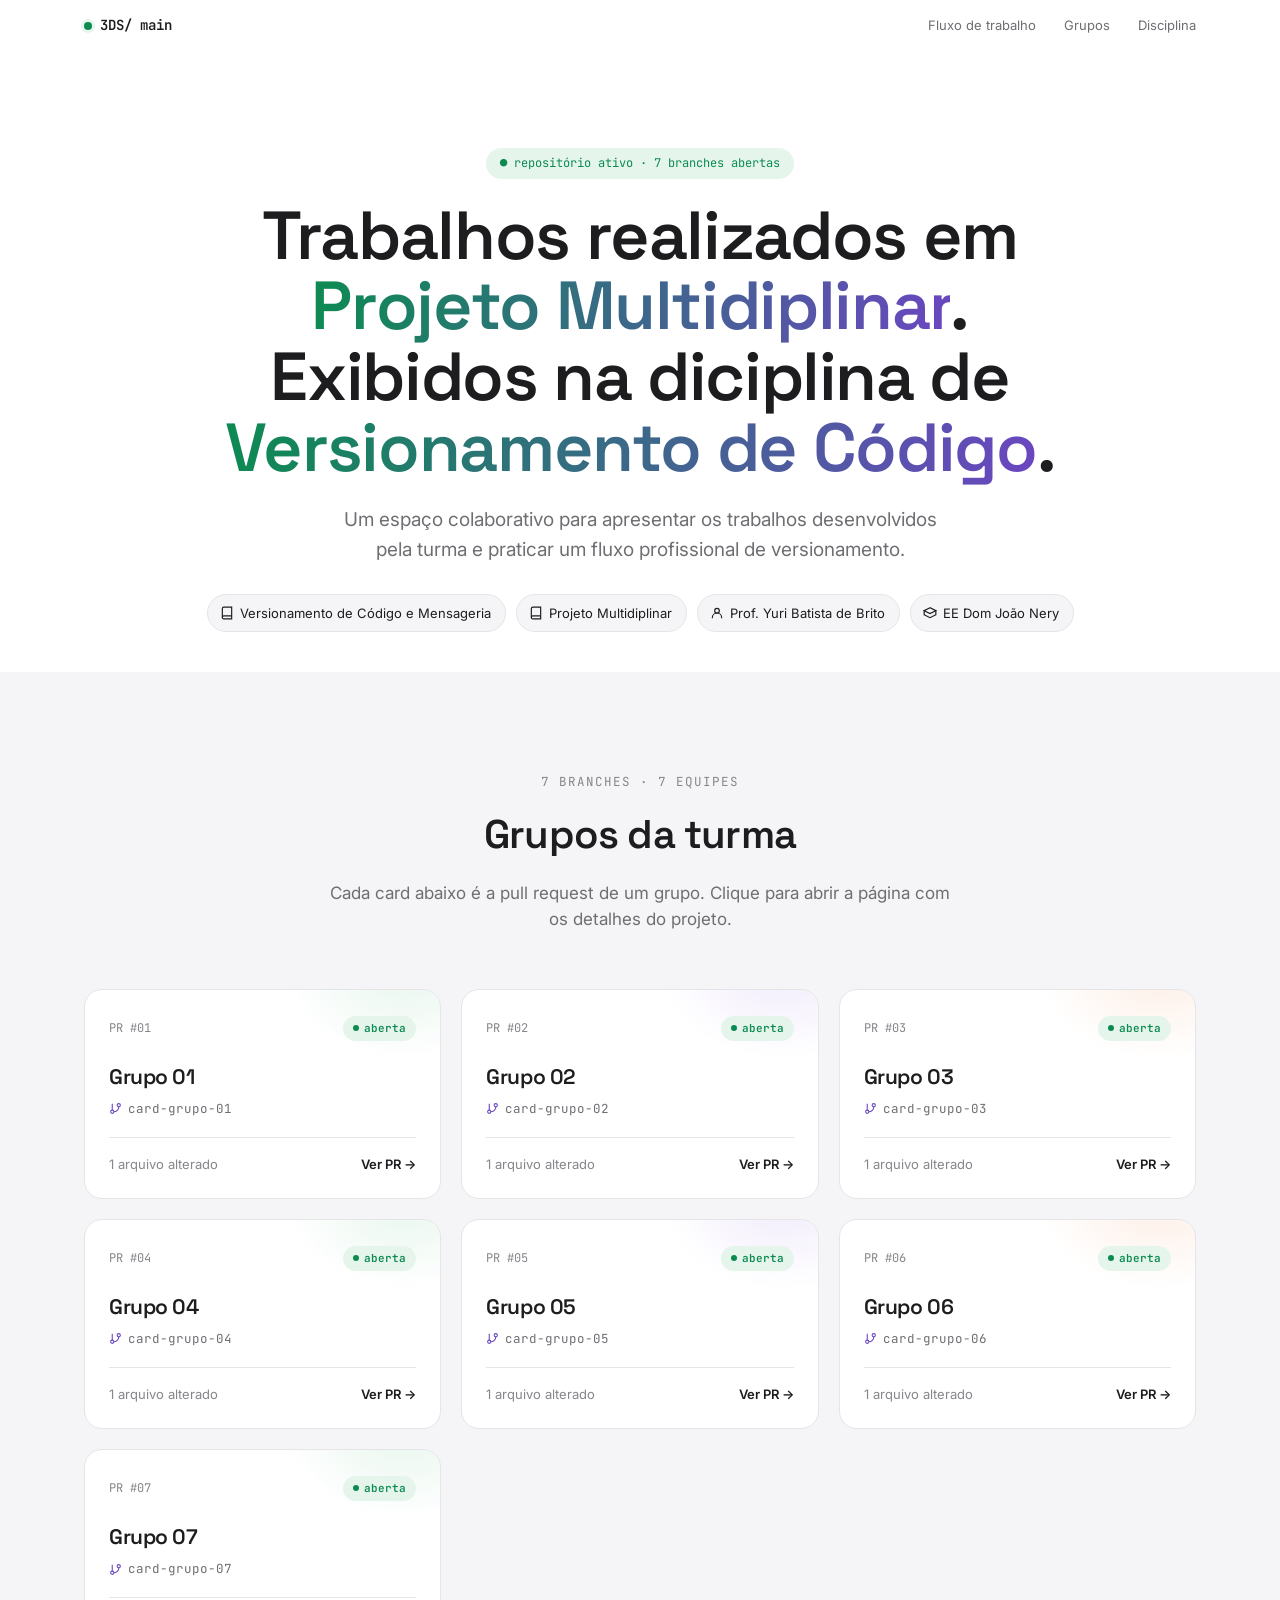
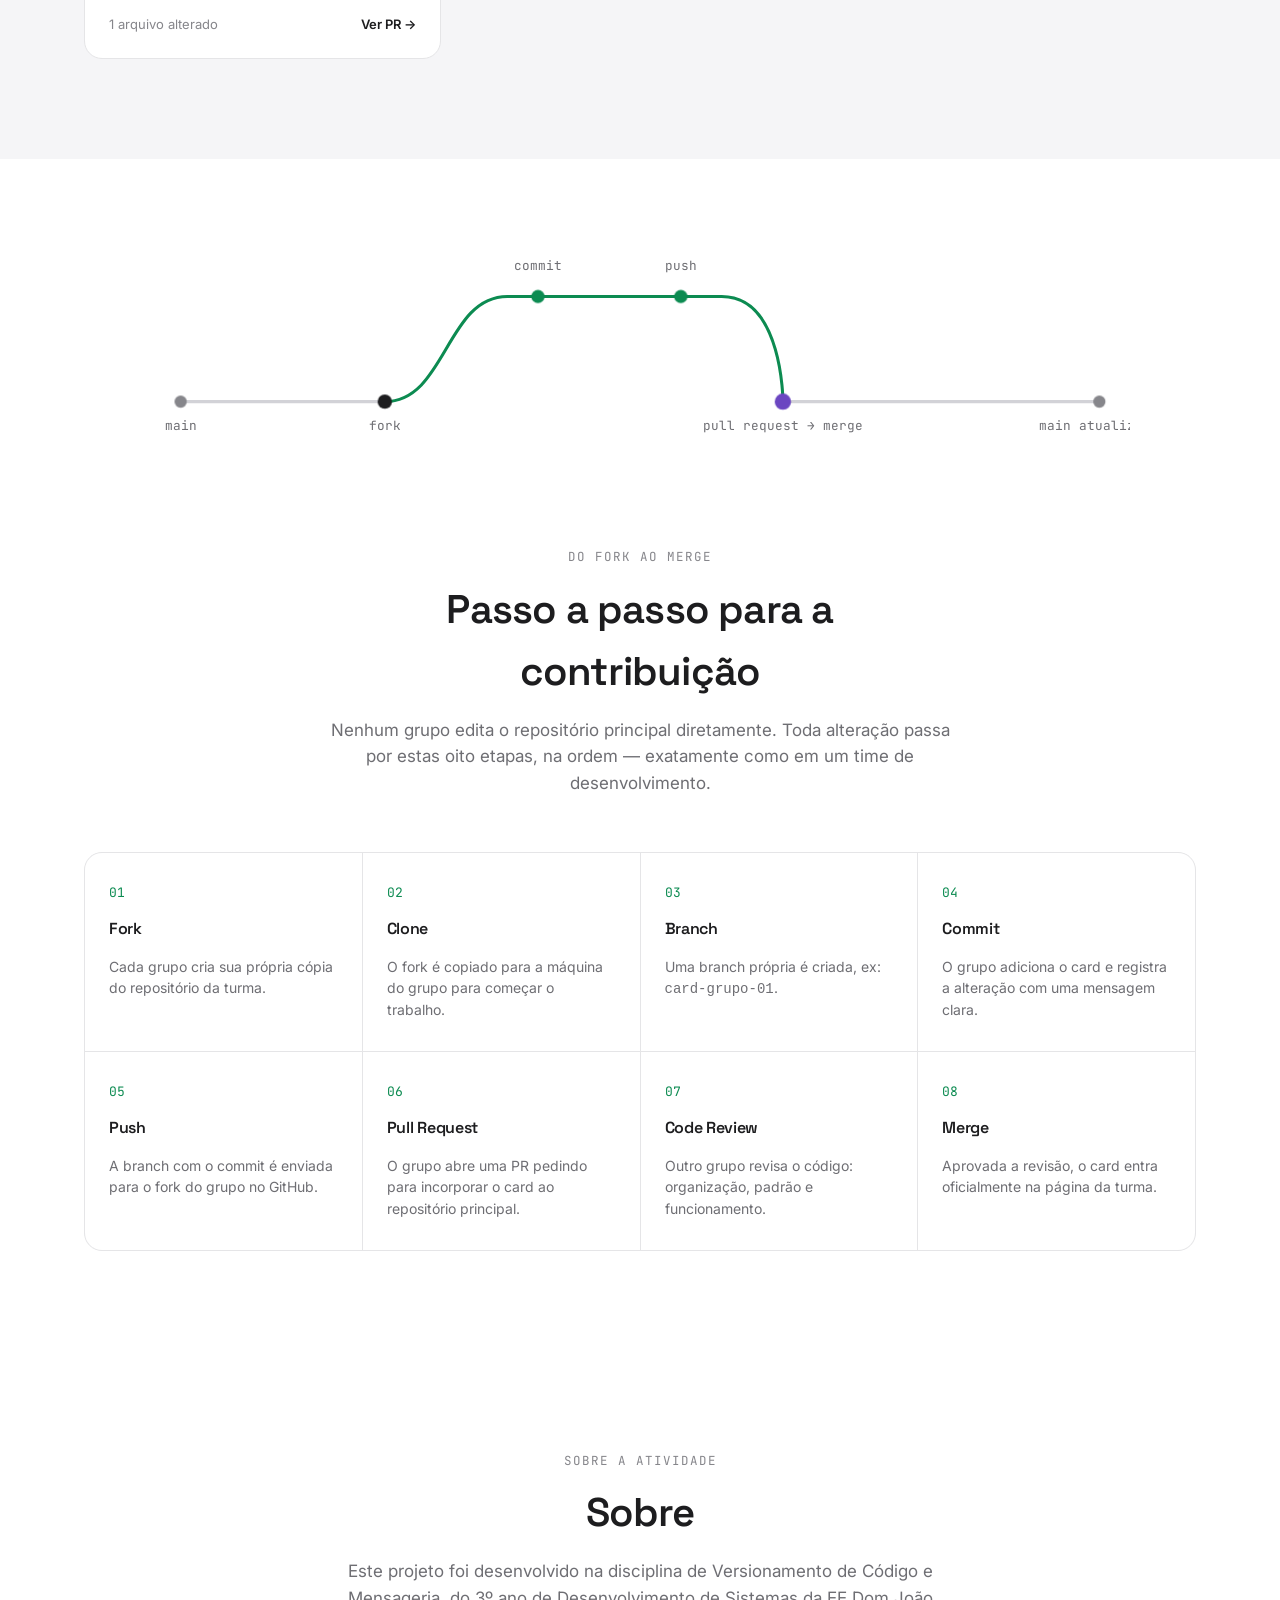
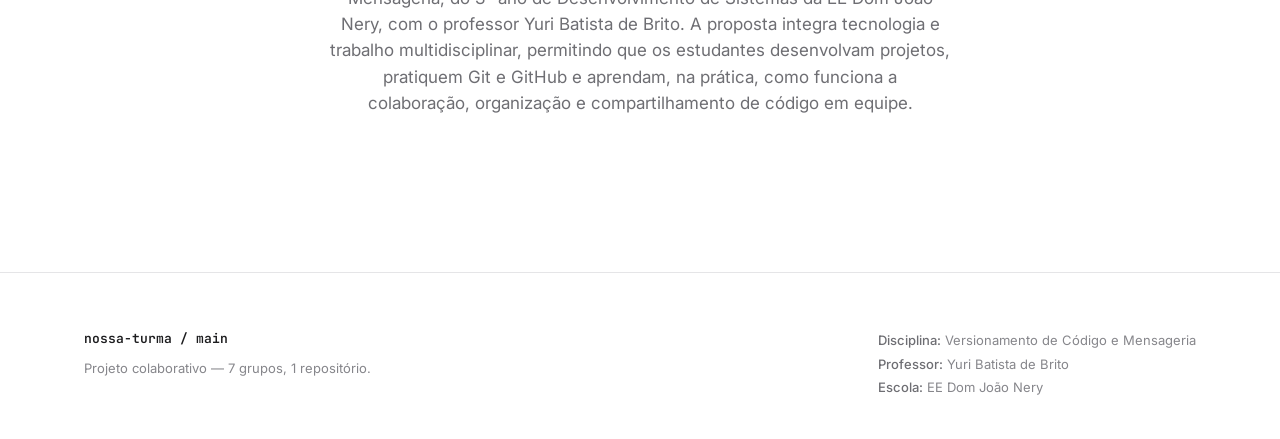
==== index.html @ c4b89221 "Organiza arquivos na raiz do projeto" ====
<!DOCTYPE html>
<html lang="pt-BR">
<head>
<meta charset="UTF-8">
<meta name="viewport" content="width=device-width, initial-scale=1.0">
<title>Nossa Turma no GitHub — Versionamento de Código e Mensageria</title>
<meta name="description" content="Projeto colaborativo da turma para a disciplina de Versionamento de Código e Mensageria — EE Dom João Nery.">
<link rel="stylesheet" href="css/style.css">
</head>
<body>

<nav class="nav" id="nav">
  <div class="nav__inner">
    <div class="nav__brand"><span class="dot"></span> 3DS/ main</div>
    <div class="nav__links">
      <a href="#fluxo">Fluxo de trabalho</a>
      <a href="#grupos">Grupos</a>
      <a href="#sobre">Disciplina</a>
    </div>
  </div>
</nav>

<header class="hero">
  <div class="wrap">
    <span class="hero__eyebrow">● repositório ativo · 7 branches abertas</span>
    <h1>Trabalhos realizados em <em>Projeto Multidiplinar</em>.<br>Exibidos na diciplina de <em>Versionamento de Código</em>.</h1>
    <p class="hero__subtitle">
     Um espaço colaborativo para apresentar os trabalhos desenvolvidos pela turma e praticar um fluxo profissional de versionamento.
    </p>

    <div class="hero__meta">
      <span class="chip">
        <svg viewBox="0 0 24 24" fill="none" stroke="currentColor" stroke-width="2"><path d="M4 19.5A2.5 2.5 0 0 1 6.5 17H20"/><path d="M6.5 2H20v20H6.5A2.5 2.5 0 0 1 4 19.5v-15A2.5 2.5 0 0 1 6.5 2z"/></svg>
        Versionamento de Código e Mensageria
      </span>
      <span class="chip">
        <svg viewBox="0 0 24 24" fill="none" stroke="currentColor" stroke-width="2"><path d="M4 19.5A2.5 2.5 0 0 1 6.5 17H20"/><path d="M6.5 2H20v20H6.5A2.5 2.5 0 0 1 4 19.5v-15A2.5 2.5 0 0 1 6.5 2z"/></svg>
       Projeto Multidiplinar
      </span>
      <span class="chip">
        <svg viewBox="0 0 24 24" fill="none" stroke="currentColor" stroke-width="2"><circle cx="12" cy="8" r="4"/><path d="M4 21v-1a8 8 0 0 1 16 0v1"/></svg>
        Prof. Yuri Batista de Brito
      </span>
      <span class="chip">
        <svg viewBox="0 0 24 24" fill="none" stroke="currentColor" stroke-width="2"><path d="M12 3 2 8l10 5 10-5-10-5z"/><path d="M2 15l10 5 10-5M2 8v8M22 8v8"/></svg>
        EE Dom João Nery
      </span>
    </div>

    <!-- Signature element: animated git graph -->
   
  </div>
</header>


<section class="section section--alt" id="grupos">
  <div class="wrap">
    <div class="section__head">
      <span class="section__eyebrow">7 branches · 7 equipes</span>
      <h2>Grupos da turma</h2>
      <p>Cada card abaixo é a pull request de um grupo. Clique para abrir a página com os detalhes do projeto.</p>
    </div>

    <div class="groups">

      <a class="group-card" style="--card-glow: radial-gradient(120px 90px at 90% -10%, var(--accent-green-soft), transparent);" href="paginas/grupo-01.html">
        <div class="group-card__top">
          <span class="group-card__id">PR #01</span>
          <span class="status is-open"><span class="dot"></span> aberta</span>
        </div>
        <h3>Grupo 01</h3>
        <div class="group-card__branch">
          <svg viewBox="0 0 24 24" fill="none" stroke="currentColor" stroke-width="2"><path d="M6 3v12"/><circle cx="18" cy="6" r="3"/><circle cx="6" cy="18" r="3"/><path d="M18 9a9 9 0 0 1-9 9"/></svg>
          card-grupo-01
        </div>
        <div class="group-card__foot">
          <span>1 arquivo alterado</span>
          <span class="group-card__cta">Ver PR →</span>
        </div>
      </a>

      <a class="group-card" style="--card-glow: radial-gradient(120px 90px at 90% -10%, var(--accent-purple-soft), transparent);" href="paginas/grupo-02.html">
        <div class="group-card__top">
          <span class="group-card__id">PR #02</span>
          <span class="status is-open"><span class="dot"></span> aberta</span>
        </div>
        <h3>Grupo 02</h3>
        <div class="group-card__branch">
          <svg viewBox="0 0 24 24" fill="none" stroke="currentColor" stroke-width="2"><path d="M6 3v12"/><circle cx="18" cy="6" r="3"/><circle cx="6" cy="18" r="3"/><path d="M18 9a9 9 0 0 1-9 9"/></svg>
          card-grupo-02
        </div>
        <div class="group-card__foot">
          <span>1 arquivo alterado</span>
          <span class="group-card__cta">Ver PR →</span>
        </div>
      </a>

      <a class="group-card" style="--card-glow: radial-gradient(120px 90px at 90% -10%, var(--accent-orange-soft), transparent);" href="paginas/grupo-03.html">
        <div class="group-card__top">
          <span class="group-card__id">PR #03</span>
          <span class="status is-open"><span class="dot"></span> aberta</span>
        </div>
        <h3>Grupo 03</h3>
        <div class="group-card__branch">
          <svg viewBox="0 0 24 24" fill="none" stroke="currentColor" stroke-width="2"><path d="M6 3v12"/><circle cx="18" cy="6" r="3"/><circle cx="6" cy="18" r="3"/><path d="M18 9a9 9 0 0 1-9 9"/></svg>
          card-grupo-03
        </div>
        <div class="group-card__foot">
          <span>1 arquivo alterado</span>
          <span class="group-card__cta">Ver PR →</span>
        </div>
      </a>

      <a class="group-card" style="--card-glow: radial-gradient(120px 90px at 90% -10%, var(--accent-green-soft), transparent);" href="paginas/grupo-04.html">
        <div class="group-card__top">
          <span class="group-card__id">PR #04</span>
          <span class="status is-open"><span class="dot"></span> aberta</span>
        </div>
        <h3>Grupo 04</h3>
        <div class="group-card__branch">
          <svg viewBox="0 0 24 24" fill="none" stroke="currentColor" stroke-width="2"><path d="M6 3v12"/><circle cx="18" cy="6" r="3"/><circle cx="6" cy="18" r="3"/><path d="M18 9a9 9 0 0 1-9 9"/></svg>
          card-grupo-04
        </div>
        <div class="group-card__foot">
          <span>1 arquivo alterado</span>
          <span class="group-card__cta">Ver PR →</span>
        </div>
      </a>

      <a class="group-card" style="--card-glow: radial-gradient(120px 90px at 90% -10%, var(--accent-purple-soft), transparent);" href="paginas/grupo-05.html">
        <div class="group-card__top">
          <span class="group-card__id">PR #05</span>
          <span class="status is-open"><span class="dot"></span> aberta</span>
        </div>
        <h3>Grupo 05</h3>
        <div class="group-card__branch">
          <svg viewBox="0 0 24 24" fill="none" stroke="currentColor" stroke-width="2"><path d="M6 3v12"/><circle cx="18" cy="6" r="3"/><circle cx="6" cy="18" r="3"/><path d="M18 9a9 9 0 0 1-9 9"/></svg>
          card-grupo-05
        </div>
        <div class="group-card__foot">
          <span>1 arquivo alterado</span>
          <span class="group-card__cta">Ver PR →</span>
        </div>
      </a>

      <a class="group-card" style="--card-glow: radial-gradient(120px 90px at 90% -10%, var(--accent-orange-soft), transparent);" href="paginas/grupo-06.html">
        <div class="group-card__top">
          <span class="group-card__id">PR #06</span>
          <span class="status is-open"><span class="dot"></span> aberta</span>
        </div>
        <h3>Grupo 06</h3>
        <div class="group-card__branch">
          <svg viewBox="0 0 24 24" fill="none" stroke="currentColor" stroke-width="2"><path d="M6 3v12"/><circle cx="18" cy="6" r="3"/><circle cx="6" cy="18" r="3"/><path d="M18 9a9 9 0 0 1-9 9"/></svg>
          card-grupo-06
        </div>
        <div class="group-card__foot">
          <span>1 arquivo alterado</span>
          <span class="group-card__cta">Ver PR →</span>
        </div>
      </a>

      <a class="group-card" style="--card-glow: radial-gradient(120px 90px at 90% -10%, var(--accent-green-soft), transparent);" href="paginas/grupo-07.html">
        <div class="group-card__top">
          <span class="group-card__id">PR #07</span>
          <span class="status is-open"><span class="dot"></span> aberta</span>
        </div>
        <h3>Grupo 07</h3>
        <div class="group-card__branch">
          <svg viewBox="0 0 24 24" fill="none" stroke="currentColor" stroke-width="2"><path d="M6 3v12"/><circle cx="18" cy="6" r="3"/><circle cx="6" cy="18" r="3"/><path d="M18 9a9 9 0 0 1-9 9"/></svg>
          card-grupo-07
        </div>
        <div class="group-card__foot">
          <span>1 arquivo alterado</span>
          <span class="group-card__cta">Ver PR →</span>
        </div>
      </a>

    </div>
  </div>
</section>

 <div class="diagram">
      <svg viewBox="0 0 960 220" xmlns="http://www.w3.org/2000/svg" role="img" aria-label="Diagrama de um fluxo Git: branch criada a partir da main, commits realizados e merge de volta na main">
        <path class="diagram-path trunk animate" style="--len:900; --delay:0s" d="M30,175 L230,175" />
        <path class="diagram-path branch-a animate" style="--len:520; --delay:0.35s" d="M230,175 C290,175 290,72 350,72 L560,72 C620,72 620,175 620,175" />
        <path class="diagram-path trunk animate" style="--len:320; --delay:1.05s" d="M620,175 L930,175" />

        <circle class="diagram-node" style="--delay:0.15s" cx="230" cy="175" r="7" fill="#1d1d1f" />
        <text class="diagram-label" style="--delay:0.2s" x="230" y="203" text-anchor="middle">fork</text>

        <circle class="diagram-node" style="--delay:0.65s" cx="380" cy="72" r="6.5" fill="#0c8b51" />
        <text class="diagram-label" style="--delay:0.7s" x="380" y="46" text-anchor="middle">commit</text>

        <circle class="diagram-node" style="--delay:0.9s" cx="520" cy="72" r="6.5" fill="#0c8b51" />
        <text class="diagram-label" style="--delay:0.95s" x="520" y="46" text-anchor="middle">push</text>

        <circle class="diagram-node" style="--delay:1.55s" cx="620" cy="175" r="8" fill="#6b46c1" />
        <text class="diagram-label" style="--delay:1.6s" x="620" y="203" text-anchor="middle">pull request → merge</text>

        <circle class="diagram-node" style="--delay:0.02s" cx="30" cy="175" r="6" fill="#86868b" />
        <text class="diagram-label" style="--delay:0.05s" x="30" y="203" text-anchor="middle">main</text>

        <circle class="diagram-node" style="--delay:2.1s" cx="930" cy="175" r="6" fill="#86868b" />
        <text class="diagram-label" style="--delay:2.15s" x="930" y="203" text-anchor="middle">main atualizada</text>
      </svg>
    </div>

<section class="section" id="fluxo">
  <div class="wrap">
    <div class="section__head">
      <span class="section__eyebrow">Do fork ao merge</span>
      <h2>Passo a passo para a contribuição</h2>
      <p>Nenhum grupo edita o repositório principal diretamente. Toda alteração passa por estas oito etapas, na ordem — exatamente como em um time de desenvolvimento.</p>
    </div>

    <div class="flow">
      <div class="flow__step">
        <span class="flow__num">01</span>
        <h3>Fork</h3>
        <p>Cada grupo cria sua própria cópia do repositório da turma.</p>
      </div>
      <div class="flow__step">
        <span class="flow__num">02</span>
        <h3>Clone</h3>
        <p>O fork é copiado para a máquina do grupo para começar o trabalho.</p>
      </div>
      <div class="flow__step">
        <span class="flow__num">03</span>
        <h3>Branch</h3>
        <p>Uma branch própria é criada, ex: <code>card-grupo-01</code>.</p>
      </div>
      <div class="flow__step">
        <span class="flow__num">04</span>
        <h3>Commit</h3>
        <p>O grupo adiciona o card e registra a alteração com uma mensagem clara.</p>
      </div>
      <div class="flow__step">
        <span class="flow__num">05</span>
        <h3>Push</h3>
        <p>A branch com o commit é enviada para o fork do grupo no GitHub.</p>
      </div>
      <div class="flow__step">
        <span class="flow__num">06</span>
        <h3>Pull Request</h3>
        <p>O grupo abre uma PR pedindo para incorporar o card ao repositório principal.</p>
      </div>
      <div class="flow__step">
        <span class="flow__num">07</span>
        <h3>Code Review</h3>
        <p>Outro grupo revisa o código: organização, padrão e funcionamento.</p>
      </div>
      <div class="flow__step">
        <span class="flow__num">08</span>
        <h3>Merge</h3>
        <p>Aprovada a revisão, o card entra oficialmente na página da turma.</p>
      </div>
    </div>
  </div>
</section>

<section class="section" id="sobre">
  <div class="wrap">
    <div class="section__head">
      <span class="section__eyebrow">Sobre a atividade</span>
      <h2>Sobre</h2>
      <p>
        Este projeto foi desenvolvido na disciplina de Versionamento de Código e Mensageria, do 3º ano de Desenvolvimento de Sistemas da EE Dom João Nery, com o professor Yuri Batista de Brito.

A proposta integra tecnologia e trabalho multidisciplinar, permitindo que os estudantes desenvolvam projetos, pratiquem Git e GitHub e aprendam, na prática, como funciona a colaboração, organização e compartilhamento de código em equipe.
      </p>
    </div>
  </div>
</section>

<footer class="footer">
  <div class="wrap footer__inner">
    <div>
      <div class="footer__brand">nossa-turma / main</div>
      <p class="footer__meta" style="margin-top:8px;">Projeto colaborativo — 7 grupos, 1 repositório.</p>
    </div>
    <div class="footer__meta">
      <div><strong>Disciplina:</strong> Versionamento de Código e Mensageria</div>
      <div><strong>Professor:</strong> Yuri Batista de Brito</div>
      <div><strong>Escola:</strong> EE Dom João Nery</div>
    </div>
  </div>
</footer>

<script src="js/main.js"></script>
</body>
</html>
---- css/style.css ----
/* ==========================================================================
   Nossa Turma no GitHub — Versionamento de Código e Mensageria
   EE Dom João Nery — Prof. Yuri Batista de Brito
   ========================================================================== */

@import url('https://fonts.googleapis.com/css2?family=Space+Grotesk:wght@400;500;600;700&family=Inter:wght@400;500;600;700&family=JetBrains+Mono:wght@400;500;600&display=swap');

:root {
  /* Color */
  --bg: #ffffff;
  --bg-alt: #f5f5f7;
  --bg-alt-2: #eef0f2;
  --text: #1d1d1f;
  --text-secondary: #6e6e73;
  --text-tertiary: #86868b;
  --border: #d2d2d7;
  --border-soft: #e5e5e7;
  --accent-green: #0c8b51;
  --accent-green-soft: #e5f5ec;
  --accent-purple: #6b46c1;
  --accent-purple-soft: #efe9fb;
  --accent-orange: #c2410c;
  --accent-orange-soft: #fdece2;
  --surface-dark: #1d1d1f;

  /* Type */
  --font-display: 'Space Grotesk', 'Inter', sans-serif;
  --font-body: 'Inter', -apple-system, BlinkMacSystemFont, sans-serif;
  --font-mono: 'JetBrains Mono', 'SFMono-Regular', Menlo, monospace;

  /* Layout */
  --container: 1160px;
  --radius-sm: 10px;
  --radius-md: 18px;
  --radius-lg: 28px;
  --ease: cubic-bezier(0.16, 1, 0.3, 1);
}

* { box-sizing: border-box; }

html {
  scroll-behavior: smooth;
}

@media (prefers-reduced-motion: reduce) {
  html { scroll-behavior: auto; }
  *, *::before, *::after {
    animation-duration: 0.001ms !important;
    animation-iteration-count: 1 !important;
    transition-duration: 0.001ms !important;
    scroll-behavior: auto !important;
  }
}

body {
  margin: 0;
  background: var(--bg);
  color: var(--text);
  font-family: var(--font-body);
  font-size: 17px;
  line-height: 1.55;
  -webkit-font-smoothing: antialiased;
}

img, svg { display: block; max-width: 100%; }

a {
  color: inherit;
  text-decoration: none;
}

.wrap {
  max-width: var(--container);
  margin: 0 auto;
  padding: 0 24px;
}

h1, h2, h3, h4 {
  font-family: var(--font-display);
  font-weight: 600;
  letter-spacing: -0.02em;
  margin: 0;
}

p { margin: 0; }

::selection {
  background: var(--accent-green);
  color: #fff;
}

:focus-visible {
  outline: 2px solid var(--accent-purple);
  outline-offset: 3px;
  border-radius: 4px;
}

/* ---------- Nav ---------- */

.nav {
  position: sticky;
  top: 0;
  z-index: 100;
  display: flex;
  align-items: center;
  justify-content: center;
  height: 52px;
  background: rgba(255, 255, 255, 0.72);
  backdrop-filter: saturate(180%) blur(20px);
  -webkit-backdrop-filter: saturate(180%) blur(20px);
  border-bottom: 1px solid transparent;
  transition: border-color 0.3s var(--ease);
}

.nav.is-scrolled {
  border-bottom-color: var(--border-soft);
}

.nav__inner {
  width: 100%;
  max-width: var(--container);
  padding: 0 24px;
  display: flex;
  align-items: center;
  justify-content: space-between;
}

.nav__brand {
  display: flex;
  align-items: center;
  gap: 8px;
  font-family: var(--font-mono);
  font-weight: 600;
  font-size: 14px;
  color: var(--text);
}

.nav__brand .dot {
  width: 8px;
  height: 8px;
  border-radius: 50%;
  background: var(--accent-green);
  box-shadow: 0 0 0 3px var(--accent-green-soft);
}

.nav__links {
  display: flex;
  gap: 28px;
  font-size: 13px;
  color: var(--text-secondary);
}

.nav__links a {
  transition: color 0.2s var(--ease);
}

.nav__links a:hover { color: var(--text); }

/* ---------- Hero ---------- */

.hero {
  padding: 96px 0 40px;
  text-align: center;
}

.hero__eyebrow {
  display: inline-flex;
  align-items: center;
  gap: 8px;
  font-family: var(--font-mono);
  font-size: 12px;
  color: var(--accent-green);
  background: var(--accent-green-soft);
  padding: 6px 14px;
  border-radius: 100px;
  margin-bottom: 22px;
}

.hero h1 {
  font-size: clamp(38px, 6vw, 68px);
  line-height: 1.04;
  max-width: 880px;
  margin: 0 auto;
}

.hero h1 em {
  font-style: normal;
  background: linear-gradient(100deg, var(--accent-green), var(--accent-purple));
  -webkit-background-clip: text;
  background-clip: text;
  color: transparent;
}

.hero__subtitle {
  max-width: 620px;
  margin: 22px auto 0;
  font-size: 19px;
  color: var(--text-secondary);
}

.hero__meta {
  display: flex;
  flex-wrap: wrap;
  justify-content: center;
  gap: 10px;
  margin-top: 30px;
}

.chip {
  display: inline-flex;
  align-items: center;
  gap: 6px;
  font-size: 13px;
  color: var(--text);
  background: var(--bg-alt);
  border: 1px solid var(--border-soft);
  padding: 8px 14px 8px 12px;
  border-radius: 100px;
}

.chip svg { width: 14px; height: 14px; flex-shrink: 0; }

/* ---------- Git diagram (signature element) ---------- */

.diagram {
  margin: 64px auto 0;
  max-width: 980px;
}

.diagram svg { width: 100%; height: auto; }

.diagram-path {
  fill: none;
  stroke-linecap: round;
  stroke-linejoin: round;
}

.diagram-path.trunk { stroke: var(--border); stroke-width: 3; }
.diagram-path.branch-a { stroke: var(--accent-green); stroke-width: 3; }
.diagram-path.branch-b { stroke: var(--accent-purple); stroke-width: 3; }

.diagram-path.animate {
  stroke-dasharray: var(--len, 1000);
  stroke-dashoffset: var(--len, 1000);
  animation: draw 1.6s var(--ease) forwards;
  animation-delay: var(--delay, 0s);
}

@keyframes draw {
  to { stroke-dashoffset: 0; }
}

.diagram-node {
  opacity: 0;
  transform: scale(0.4);
  animation: pop 0.5s var(--ease) forwards;
  animation-delay: var(--delay, 0s);
  transform-origin: center;
}

@keyframes pop {
  to { opacity: 1; transform: scale(1); }
}

.diagram-label {
  font-family: var(--font-mono);
  font-size: 12.5px;
  fill: var(--text-secondary);
  opacity: 0;
  animation: fadeUp 0.5s var(--ease) forwards;
  animation-delay: var(--delay, 0s);
}

@keyframes fadeUp {
  from { opacity: 0; transform: translateY(6px); }
  to { opacity: 1; transform: translateY(0); }
}

@media (prefers-reduced-motion: reduce) {
  .diagram-path.animate { stroke-dashoffset: 0; animation: none; }
  .diagram-node, .diagram-label { opacity: 1; transform: none; animation: none; }
}

/* ---------- Section shell ---------- */

.section {
  padding: 100px 0;
}

.section--alt {
  background: var(--bg-alt);
}

.section__head {
  max-width: 620px;
  margin: 0 auto 56px;
  text-align: center;
}

.section__eyebrow {
  font-family: var(--font-mono);
  font-size: 12.5px;
  color: var(--text-tertiary);
  text-transform: uppercase;
  letter-spacing: 0.08em;
  margin-bottom: 12px;
  display: block;
}

.section__head h2 {
  font-size: clamp(28px, 4vw, 40px);
}

.section__head p {
  margin-top: 14px;
  color: var(--text-secondary);
  font-size: 17px;
}

/* ---------- Fluxo (timeline) ---------- */

.flow {
  display: grid;
  grid-template-columns: repeat(4, 1fr);
  gap: 1px;
  background: var(--border-soft);
  border: 1px solid var(--border-soft);
  border-radius: var(--radius-md);
  overflow: hidden;
}

.flow__step {
  background: var(--bg);
  padding: 30px 24px;
  min-height: 168px;
  display: flex;
  flex-direction: column;
  gap: 14px;
}

.flow__num {
  font-family: var(--font-mono);
  font-size: 13px;
  color: var(--accent-green);
}

.flow__step h3 {
  font-size: 16px;
  font-weight: 600;
}

.flow__step p {
  font-size: 14px;
  color: var(--text-secondary);
}

@media (max-width: 900px) {
  .flow { grid-template-columns: repeat(2, 1fr); }
}
@media (max-width: 560px) {
  .flow { grid-template-columns: 1fr; }
}

/* ---------- Grupos grid ---------- */

.groups {
  display: grid;
  grid-template-columns: repeat(3, 1fr);
  gap: 20px;
}

@media (max-width: 900px) {
  .groups { grid-template-columns: repeat(2, 1fr); }
}
@media (max-width: 620px) {
  .groups { grid-template-columns: 1fr; }
}

.group-card {
  position: relative;
  display: block;
  background: var(--bg);
  border: 1px solid var(--border-soft);
  border-radius: var(--radius-md);
  padding: 26px 24px 24px;
  overflow: hidden;
  transition: transform 0.35s var(--ease), border-color 0.35s var(--ease), box-shadow 0.35s var(--ease);
}

.group-card::before {
  content: "";
  position: absolute;
  inset: 0;
  background: var(--card-glow, radial-gradient(120px 90px at 90% -10%, var(--accent-green-soft), transparent));
  opacity: 0.9;
  pointer-events: none;
}

.group-card:hover {
  transform: translateY(-4px);
  border-color: var(--border);
  box-shadow: 0 18px 40px -20px rgba(0,0,0,0.18);
}

.group-card__top {
  position: relative;
  display: flex;
  align-items: center;
  justify-content: space-between;
  margin-bottom: 20px;
}

.group-card__id {
  font-family: var(--font-mono);
  font-size: 12px;
  color: var(--text-tertiary);
}

.status {
  font-family: var(--font-mono);
  font-size: 11px;
  font-weight: 600;
  padding: 4px 10px;
  border-radius: 100px;
  display: inline-flex;
  align-items: center;
  gap: 5px;
}

.status.is-open { background: var(--accent-green-soft); color: var(--accent-green); }

.status .dot { width: 6px; height: 6px; border-radius: 50%; background: currentColor; }

.group-card h3 {
  position: relative;
  font-size: 21px;
  margin-bottom: 6px;
}

.group-card__branch {
  position: relative;
  font-family: var(--font-mono);
  font-size: 12.5px;
  color: var(--text-secondary);
  display: flex;
  align-items: center;
  gap: 6px;
  margin-bottom: 18px;
}

.group-card__branch svg { width: 13px; height: 13px; color: var(--accent-purple); }

.group-card__foot {
  position: relative;
  display: flex;
  align-items: center;
  justify-content: space-between;
  padding-top: 16px;
  border-top: 1px solid var(--border-soft);
  font-size: 13px;
  color: var(--text-tertiary);
}

.group-card__cta {
  font-weight: 600;
  color: var(--text);
  display: inline-flex;
  align-items: center;
  gap: 4px;
  transition: gap 0.25s var(--ease);
}

.group-card:hover .group-card__cta { gap: 8px; }

/* ---------- Footer ---------- */

.footer {
  padding: 56px 0 40px;
  border-top: 1px solid var(--border-soft);
}

.footer__inner {
  display: flex;
  flex-wrap: wrap;
  gap: 24px;
  align-items: flex-start;
  justify-content: space-between;
}

.footer__brand {
  font-family: var(--font-mono);
  font-size: 13px;
  font-weight: 600;
}

.footer__meta {
  font-size: 13px;
  color: var(--text-tertiary);
  line-height: 1.8;
}

.footer__meta strong { color: var(--text-secondary); font-weight: 500; }

/* ---------- Group / PR page ---------- */

.pr-header {
  padding: 44px 0 0;
}

.breadcrumb {
  font-family: var(--font-mono);
  font-size: 12.5px;
  color: var(--text-tertiary);
  margin-bottom: 22px;
  display: flex;
  gap: 8px;
  align-items: center;
}

.breadcrumb a { color: var(--text-secondary); }
.breadcrumb a:hover { color: var(--text); }

.pr-title {
  display: flex;
  align-items: flex-start;
  gap: 16px;
  flex-wrap: wrap;
}

.pr-title h1 {
  font-size: clamp(28px, 4vw, 38px);
}

.pr-title .status {
  font-size: 12px;
  padding: 6px 12px;
  margin-top: 6px;
}

.pr-sub {
  margin-top: 12px;
  font-size: 14.5px;
  color: var(--text-secondary);
  display: flex;
  flex-wrap: wrap;
  gap: 6px 16px;
}

.pr-sub .mono { font-family: var(--font-mono); color: var(--text-tertiary); }

.pr-body {
  margin-top: 44px;
  padding-bottom: 100px;
  display: grid;
  grid-template-columns: 1fr 300px;
  gap: 40px;
}

@media (max-width: 860px) {
  .pr-body { grid-template-columns: 1fr; }
}

.card-box {
  border: 1px solid var(--border-soft);
  border-radius: var(--radius-md);
  overflow: hidden;
  margin-bottom: 24px;
}

.card-box__head {
  display: flex;
  align-items: center;
  gap: 10px;
  padding: 14px 20px;
  background: var(--bg-alt);
  border-bottom: 1px solid var(--border-soft);
  font-family: var(--font-mono);
  font-size: 13px;
  color: var(--text-secondary);
}

.card-box__head .dot { width: 9px; height: 9px; border-radius: 50%; }
.card-box__head .dot.red { background: #ff5f57; }
.card-box__head .dot.yellow { background: #febc2e; }
.card-box__head .dot.green { background: #28c840; }
.card-box__head span.file { margin-left: 6px; color: var(--text-tertiary); }

.card-box__body {
  padding: 30px 28px;
}

.editable {
  outline: 2px dashed var(--border);
  outline-offset: 4px;
  border-radius: 6px;
  transition: outline-color 0.2s var(--ease), background 0.2s var(--ease);
}

.editable:hover { outline-color: var(--accent-purple); background: var(--accent-purple-soft); }

.field-label {
  font-family: var(--font-mono);
  font-size: 11.5px;
  text-transform: uppercase;
  letter-spacing: 0.06em;
  color: var(--text-tertiary);
  margin-bottom: 8px;
  display: block;
}

.field + .field { margin-top: 24px; }

.group-name {
  font-size: 26px;
  font-family: var(--font-display);
  font-weight: 600;
  margin: 0;
}

.member-list {
  list-style: none;
  padding: 0;
  margin: 0;
  display: flex;
  flex-wrap: wrap;
  gap: 8px;
}

.member-list li {
  font-size: 14px;
  background: var(--bg-alt);
  border: 1px solid var(--border-soft);
  padding: 6px 12px;
  border-radius: 100px;
}

.project-name {
  font-size: 18px;
  font-weight: 600;
  font-family: var(--font-display);
}

.tech-list {
  list-style: none;
  padding: 0;
  margin: 0;
  display: flex;
  flex-wrap: wrap;
  gap: 8px;
}

.tech-list li {
  font-family: var(--font-mono);
  font-size: 12.5px;
  background: var(--accent-green-soft);
  color: var(--accent-green);
  padding: 5px 11px;
  border-radius: 6px;
}

.diff {
  font-family: var(--font-mono);
  font-size: 13px;
  line-height: 1.7;
  background: var(--surface-dark);
  color: #f0f0f2;
  border-radius: var(--radius-md);
  padding: 22px 0;
  overflow-x: auto;
}

.diff .line { padding: 0 24px; white-space: pre; }
.diff .add { background: rgba(12,139,81,0.22); }
.diff .add::before { content: "+ "; color: #4ade80; }
.diff .ctx { color: #9a9aa0; }
.diff .ctx::before { content: "  "; }

.sidebar-box {
  border: 1px solid var(--border-soft);
  border-radius: var(--radius-md);
  padding: 20px;
  margin-bottom: 20px;
}

.sidebar-box h4 {
  font-size: 13px;
  color: var(--text-tertiary);
  text-transform: uppercase;
  letter-spacing: 0.05em;
  margin-bottom: 14px;
}

.checklist {
  list-style: none;
  padding: 0;
  margin: 0;
  display: flex;
  flex-direction: column;
  gap: 12px;
  font-size: 14px;
}

.checklist li {
  display: flex;
  align-items: flex-start;
  gap: 10px;
}

.checklist svg {
  width: 16px;
  height: 16px;
  flex-shrink: 0;
  margin-top: 2px;
  color: var(--accent-green);
}

.reviewer-row {
  display: flex;
  align-items: center;
  gap: 10px;
  font-size: 14px;
}

.avatar {
  width: 26px;
  height: 26px;
  border-radius: 50%;
  display: flex;
  align-items: center;
  justify-content: center;
  font-family: var(--font-mono);
  font-size: 11px;
  font-weight: 600;
  color: #fff;
}

.back-link {
  display: inline-flex;
  align-items: center;
  gap: 6px;
  font-size: 14px;
  font-weight: 500;
  color: var(--text-secondary);
  margin-top: 8px;
}

.back-link:hover { color: var(--text); }
.back-link svg { width: 14px; height: 14px; }

.nav-groups {
  display: flex;
  justify-content: space-between;
  padding: 28px 0 0;
  border-top: 1px solid var(--border-soft);
  margin-top: 12px;
  font-size: 14px;
}

.nav-groups a {
  color: var(--text-secondary);
  display: flex;
  align-items: center;
  gap: 6px;
}

.nav-groups a:hover { color: var(--text); }
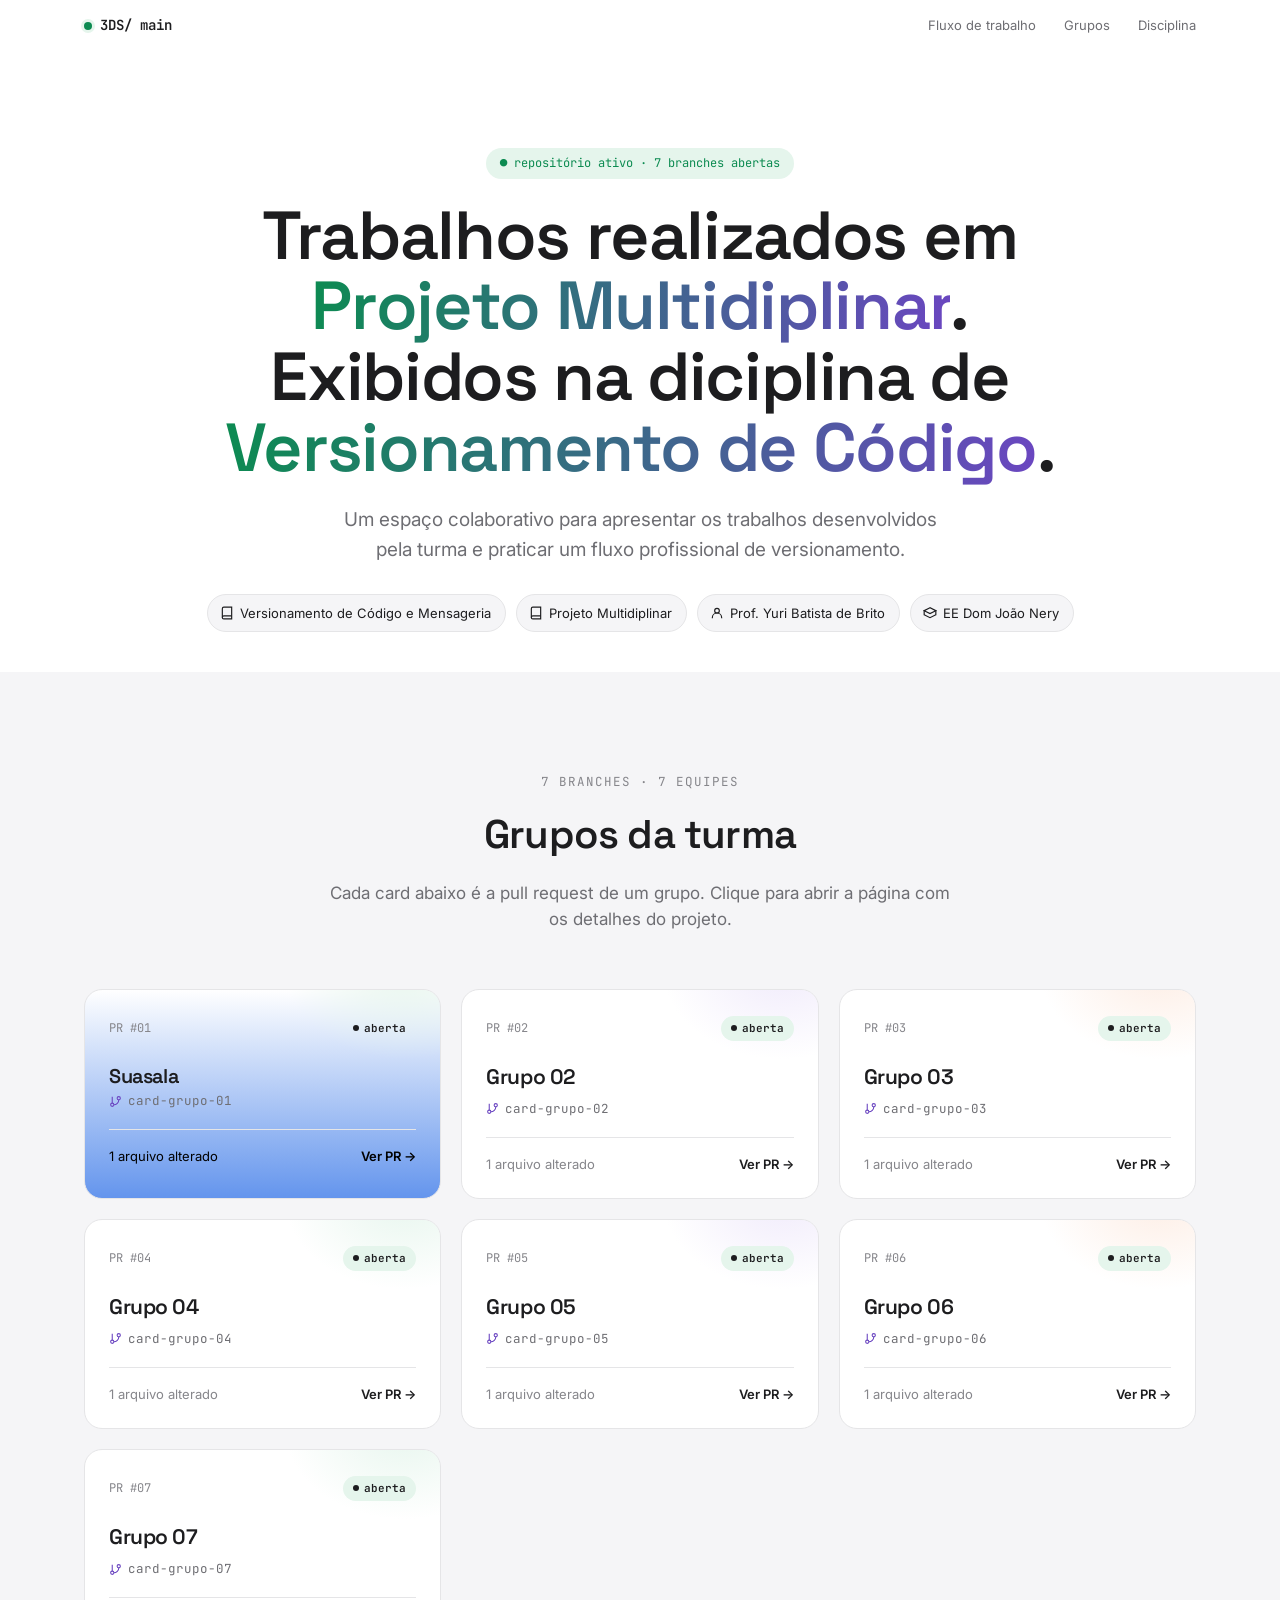
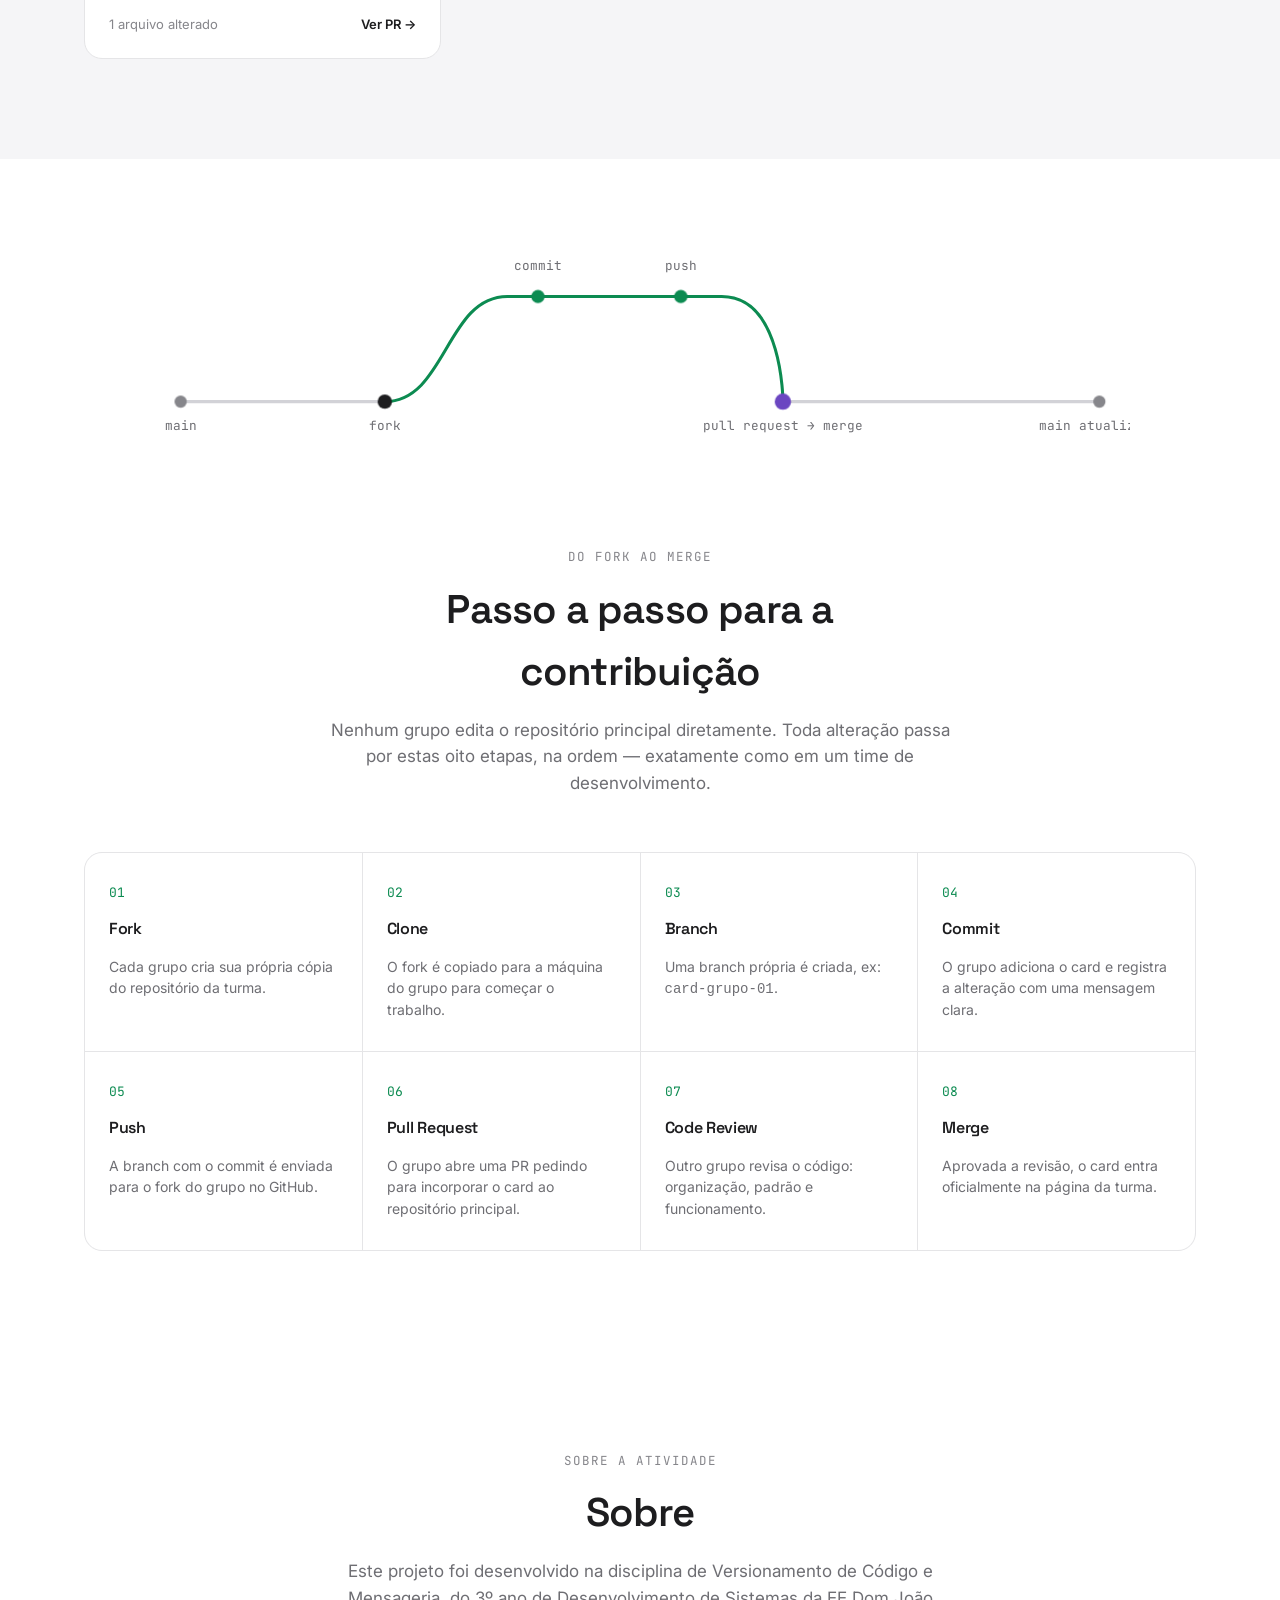
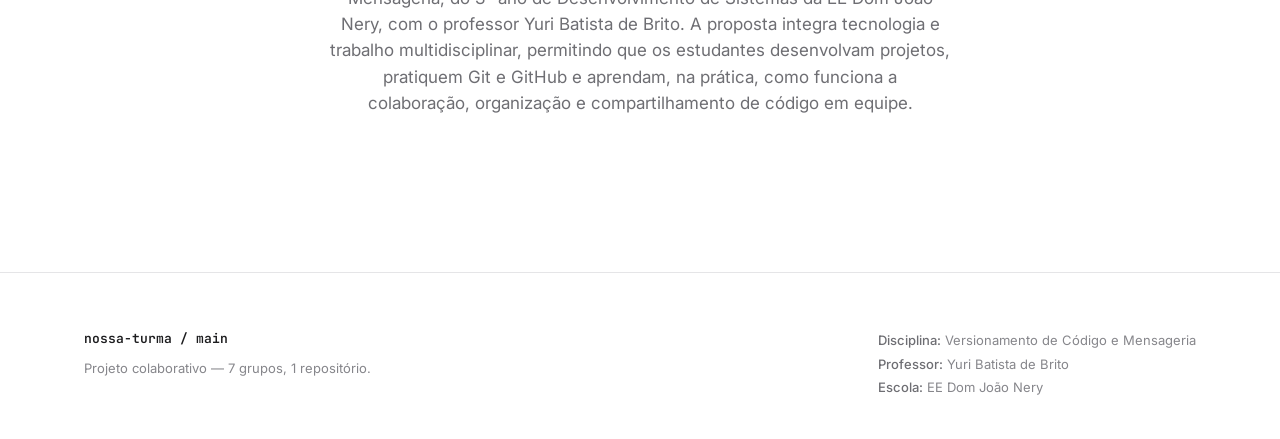
==== commit 08fdc77d: "commit do  melhor tcc" ====
--- a/index.html
+++ b/index.html
@@ -63,21 +63,25 @@
 
     <div class="groups">
 
-      <a class="group-card" style="--card-glow: radial-gradient(120px 90px at 90% -10%, var(--accent-green-soft), transparent);" href="paginas/grupo-01.html">
-        <div class="group-card__top">
-          <span class="group-card__id">PR #01</span>
-          <span class="status is-open"><span class="dot"></span> aberta</span>
-        </div>
-        <h3>Grupo 01</h3>
-        <div class="group-card__branch">
+
+   <!-- inicio do melhor grupo tcc -->
+      <a class="group-card1" style="--card-glow: radial-gradient(120px 90px at 90% -10%, var(--accent-green-soft), transparent);" href="paginas/grupo-01.html">
+        <div class="group-card__top1">
+          <span class="group-card__id1">PR #01</span>
+          <span class="status is-open1"><span class="dot1"></span> aberta</span>
+        </div>
+        <h3>Suasala</h3>
+        <div class="group-card__branch1">
           <svg viewBox="0 0 24 24" fill="none" stroke="currentColor" stroke-width="2"><path d="M6 3v12"/><circle cx="18" cy="6" r="3"/><circle cx="6" cy="18" r="3"/><path d="M18 9a9 9 0 0 1-9 9"/></svg>
           card-grupo-01
         </div>
-        <div class="group-card__foot">
-          <span>1 arquivo alterado</span>
-          <span class="group-card__cta">Ver PR →</span>
-        </div>
-      </a>
+        <div class="group-card__foot1">
+          <span>1 arquivo alterado</span>
+          <span class="group-card__cta1">Ver PR →</span>
+        </div>
+      </a>
+      <!-- final do card do melhor tcc  -->
+
 
       <a class="group-card" style="--card-glow: radial-gradient(120px 90px at 90% -10%, var(--accent-purple-soft), transparent);" href="paginas/grupo-02.html">
         <div class="group-card__top">
--- a/css/style.css
+++ b/css/style.css
@@ -764,3 +764,121 @@
 }
 
 .nav-groups a:hover { color: var(--text); }
+
+
+
+--/* ---------- card do melhor grupo ---------- */
+
+.groups {
+  display: grid;
+  grid-template-columns: repeat(3, 1fr);
+  gap: 20px;
+}
+
+@media (max-width: 900px) {
+  .groups { grid-template-columns: repeat(2, 1fr); }
+}
+@media (max-width: 620px) {
+  .groups { grid-template-columns: 1fr; }
+}
+
+.group-card1 {
+  position: relative;
+  display: block;
+  background: var(--bg);
+  border: 1px solid var(--border-soft);
+  border-radius: var(--radius-md);
+  padding: 26px 24px 24px;
+  overflow: hidden;
+  transition: transform 0.35s var(--ease), border-color 0.35s var(--ease), box-shadow 0.35s var(--ease);
+  background: linear-gradient(to bottom, white, cornflowerblue);
+
+
+}
+
+.group-card1:before {
+  content: "";
+  position: absolute;
+  inset: 0;
+  background: var(--card-glow, radial-gradient(120px 90px at 90% -10%, var(--accent-green-soft), transparent));
+  opacity: 0.9;
+  pointer-events: none;
+}
+
+.group-card1:hover {
+  transform: translateY(-4px);
+  border-color: var(--border);
+  box-shadow: 0 18px 40px -20px rgb(1, 14, 126);
+}
+
+.group-card__top1 {
+  position: relative;
+  display: flex;
+  align-items: center;
+  justify-content: space-between;
+  margin-bottom: 20px;
+}
+
+.group-card__id1 {
+  font-family: var(--font-mono);
+  font-size: 12px;
+  color: var(--text-tertiary);
+}
+
+.status {
+  font-family: var(--font-mono);
+  font-size: 11px;
+  font-weight: 600;
+  padding: 4px 10px;
+  border-radius: 100px;
+  display: inline-flex;
+  align-items: center;
+  gap: 5px;
+}
+
+.status.is-open { background: var(--accent-green-soft); color: var(--accent-black); }
+
+.status .dot1 { width: 6px; height: 6px; border-radius: 50%; background: currentColor; }
+
+
+
+.group-card h3 {
+  position: relative;
+  font-size: 21px;
+  margin-bottom: 6px;
+}
+
+.group-card__branch1 {
+  position: relative;
+  font-family: var(--font-mono);
+  font-size: 12.5px;
+  color: var(--text-secondary);
+  display: flex;
+  align-items: center;
+  gap: 6px;
+  margin-bottom: 18px;
+}
+
+.group-card__branch1 svg { width: 13px; height: 13px; color: var(--accent-purple); }
+
+.group-card__foot1 {
+  position: relative;
+  display: flex;
+  align-items: center;
+  justify-content: space-between;
+  padding-top: 16px;
+  border-top: 1px solid var(--border-soft);
+  font-size: 13px;
+  color: black ;
+}
+
+.group-card__cta1 {
+  font-weight: 600;
+  color: black;
+  display: inline-flex;
+  align-items: center;
+  gap: 4px;
+  transition: gap 0.25s var(--ease);
+}
+
+.group-card1:hover .group-card__cta1 { gap: 8px; }
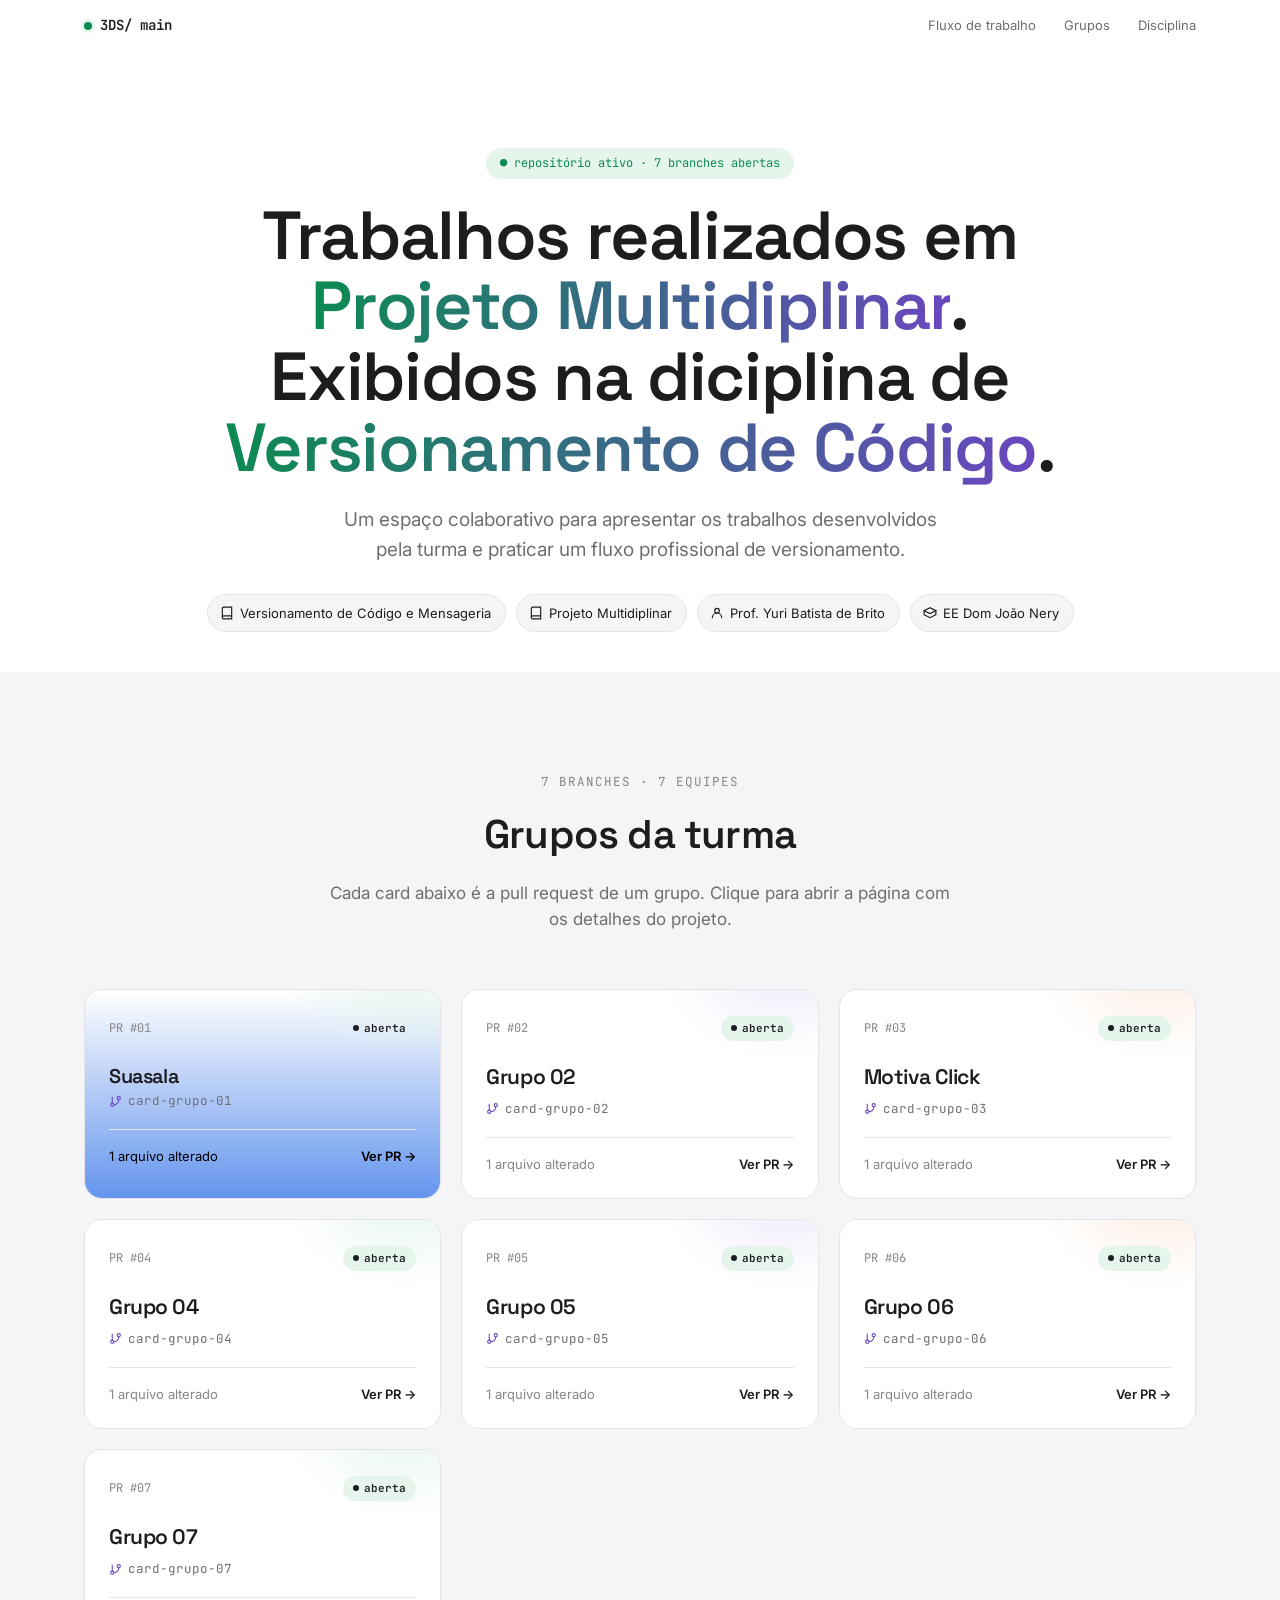
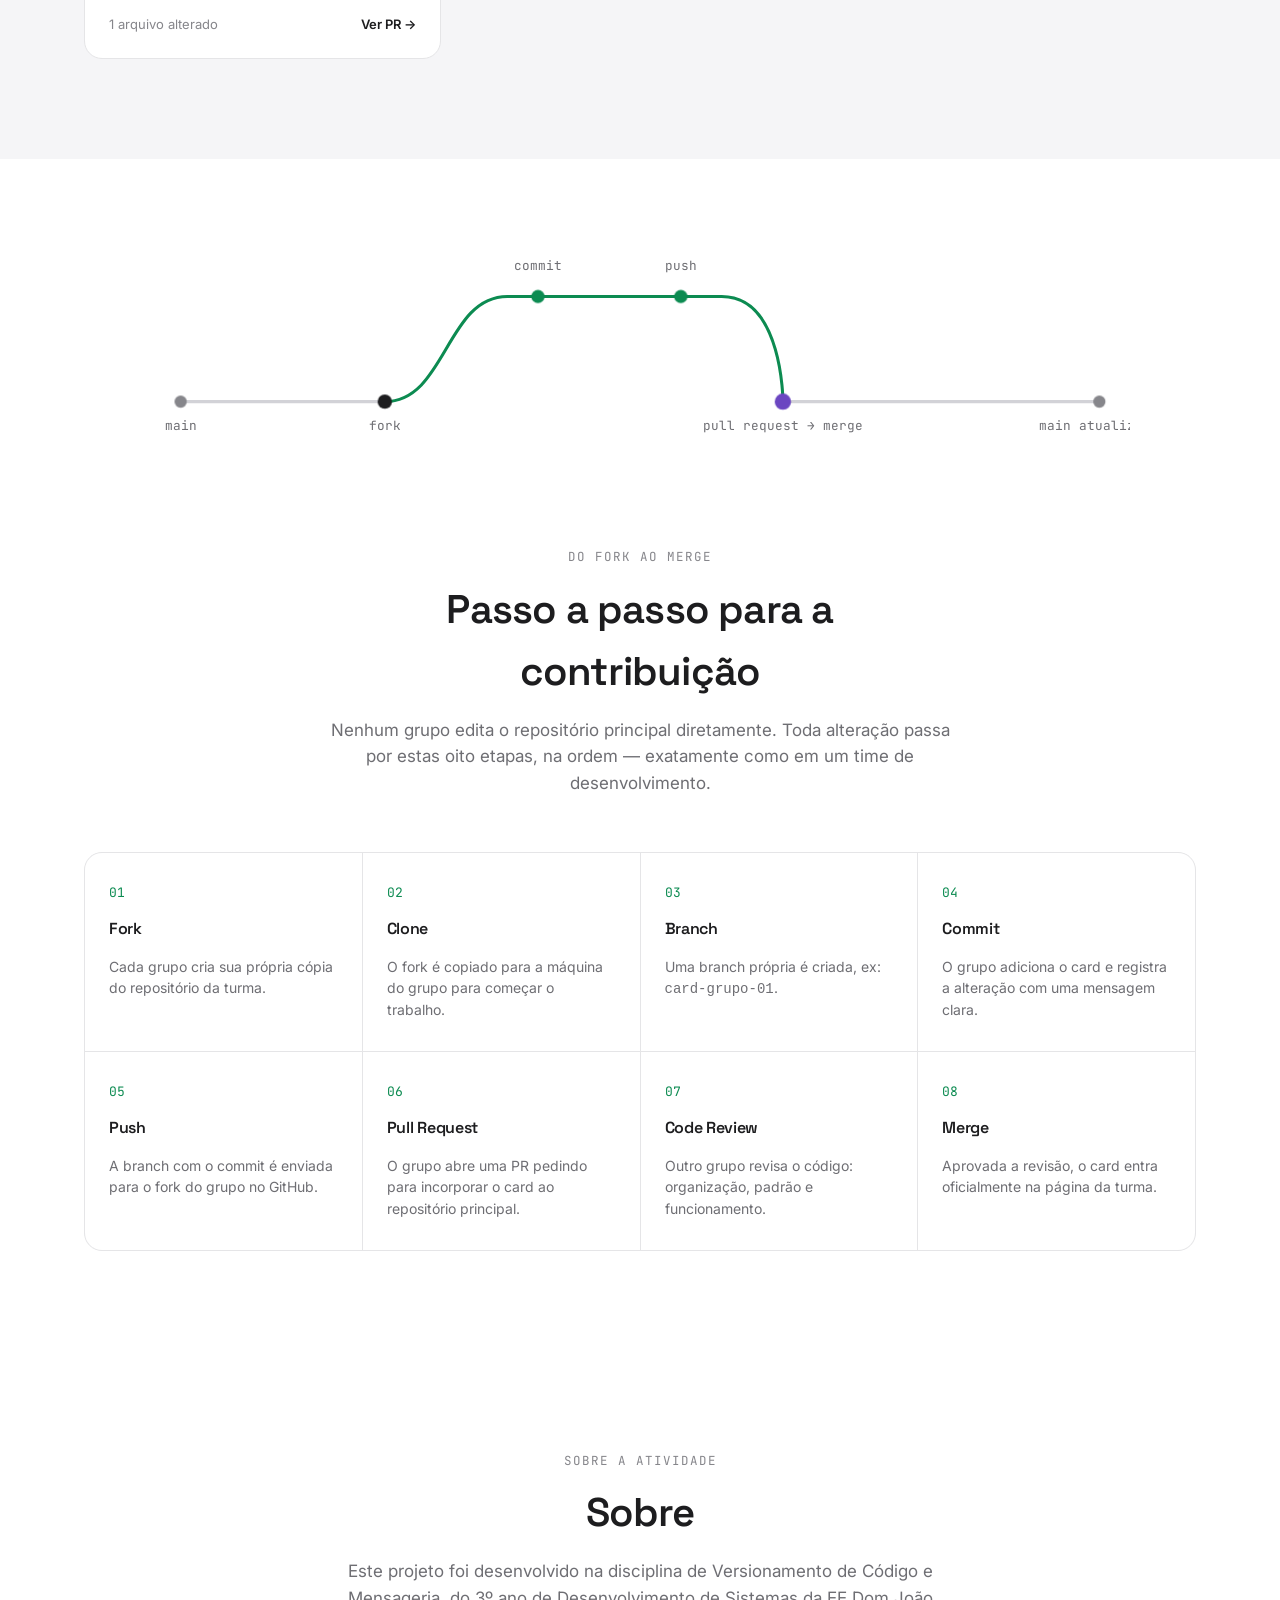
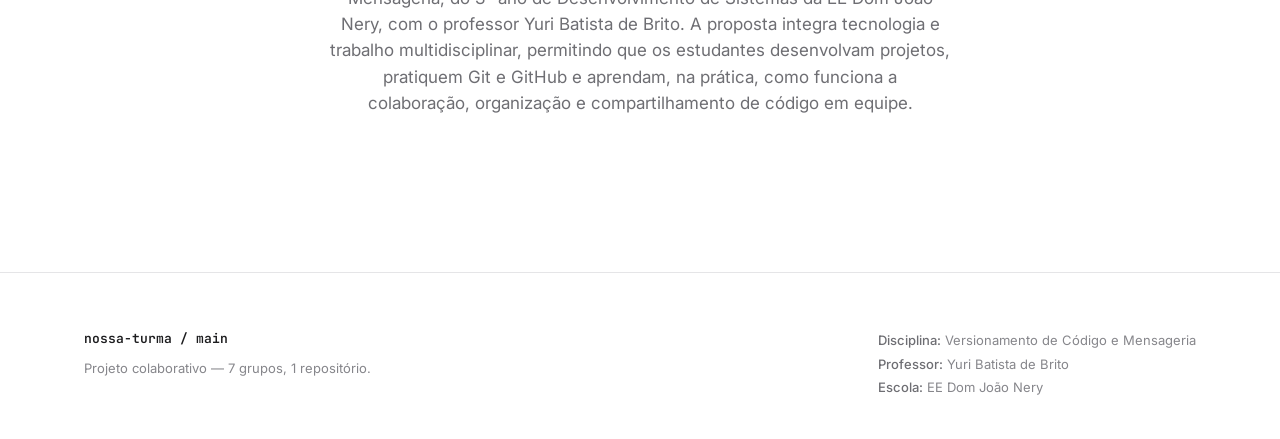
==== commit e8de038f: "commitado" ====
--- a/index.html
+++ b/index.html
@@ -104,7 +104,7 @@
           <span class="group-card__id">PR #03</span>
           <span class="status is-open"><span class="dot"></span> aberta</span>
         </div>
-        <h3>Grupo 03</h3>
+        <h3>Motiva Click</h3>
         <div class="group-card__branch">
           <svg viewBox="0 0 24 24" fill="none" stroke="currentColor" stroke-width="2"><path d="M6 3v12"/><circle cx="18" cy="6" r="3"/><circle cx="6" cy="18" r="3"/><path d="M18 9a9 9 0 0 1-9 9"/></svg>
           card-grupo-03
